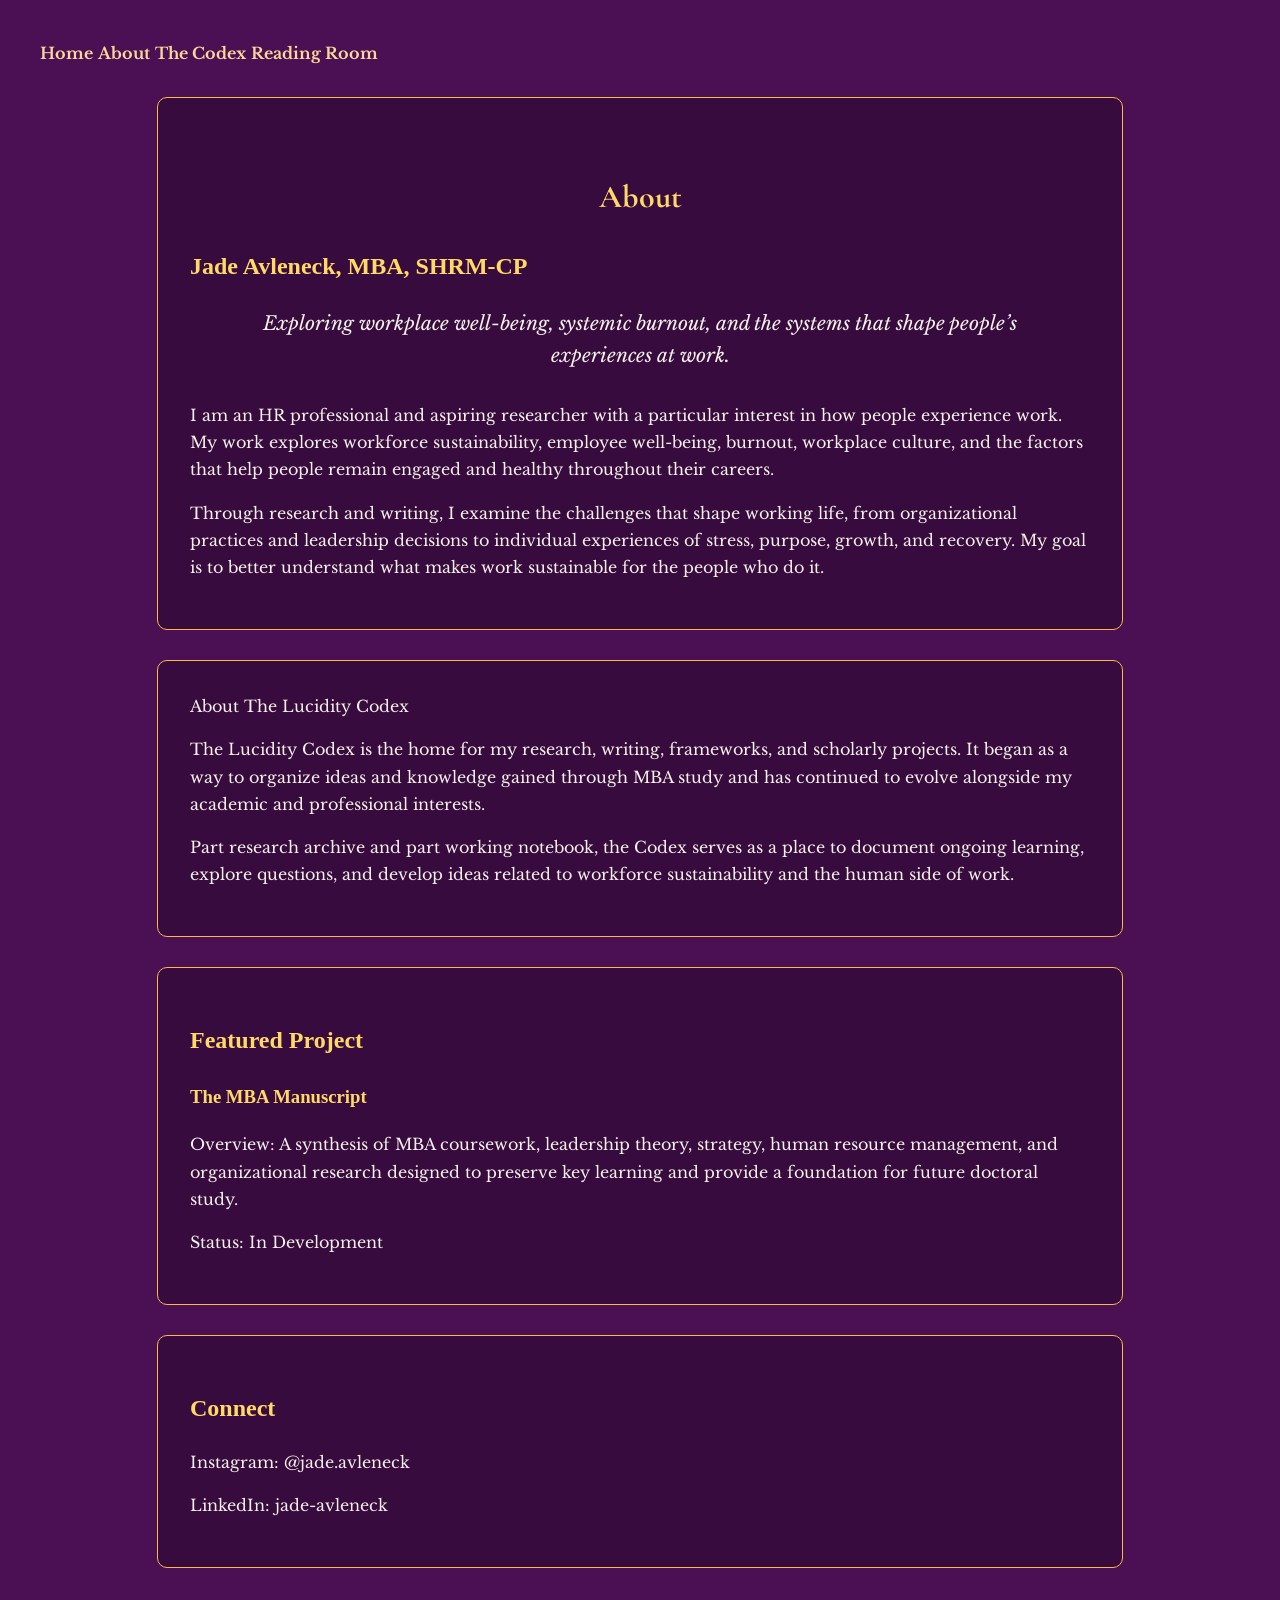
==== about.html @ eeb728f4 "moving <div class="card">" ====
<!DOCTYPE html>
<html lang="en">
	
	<head> <!--adjusted spacing; use TAB to intent element-->
		<meta http-equiv="content-type" content="text/html; charset=UTF-8">
		<meta charset=""UTF-8"">
		<meta name=""viewport"" content=""width+device-width," initial-scale+1.0"=""> <!--added-->

			<!--<link rel=”stylesheet” href=”style.css”>fixed path to css stylesheet-->
			<link href="./style.css" type="text/css" rel="stylesheet"> <!--added ./ to .css path-->
		

			<link rel="preconnect" href="https://fonts.googleapis.com">
			<link rel="preconnect" href="https://fonts.gstatic.com" crossorigin>
			<link href="https://fonts.googleapis.com/css2?family=Caveat:wght@400..700&family=Cormorant+Garamond:ital,wght@0,300..700;1,300..700&family=Libre+Baskerville:ital,wght@0,400..700;1,400..700&display=swap" rel="stylesheet">
			<!--adding link back, seems to affect nav element-->
			

		<title>The Lucidity Codex</title> <!--Moved title down-->
	</head>
	
	<body> <!--fixed TAB spacking in body-->
		<nav>
			<a href="https://jadeavleneck.github.io/index.html">Home</a>
			
			<a href="./about.html">About</a>
			
			<a href="https://jadeavleneck.github.io/codex.html">The Codex</a>
			
			<a href="https://jadeavleneck.github.io/reading-room.html">Reading Room</a>
		</nav>

<main>


<div class="card">
<h1> About</h1>

<h2> Jade Avleneck, MBA, SHRM-CP</h2>
<p class="section-subtitle"> 
Exploring workplace well-being, systemic burnout, and the systems that shape people’s experiences at work.
</p>
<p>
I am an HR professional and aspiring researcher with a particular interest in how people experience work. My work explores workforce sustainability, employee well-being, burnout, workplace culture, and the factors that help people remain engaged and healthy throughout their careers.
</p>
<p>
Through research and writing, I examine the challenges that shape working life, from organizational practices and leadership decisions to individual experiences of stress, purpose, growth, and recovery. My goal is to better understand what makes work sustainable for the people who do it.
</p>
</div>

<div class="card"
<h2>About The Lucidity Codex</h2>
<p>The Lucidity Codex is the home for my research, writing, frameworks, and scholarly projects. It began as a way to organize ideas and knowledge gained through MBA study and has continued to evolve alongside my academic and professional interests.</p>
<p>Part research archive and part working notebook, the Codex serves as a place to document ongoing learning, explore questions, and develop ideas related to workforce sustainability and the human side of work.</p>
</div>

	
<div class="card">
<h2>Featured Project</h2>
<h3>The MBA Manuscript</h3>
	<p>Overview: A synthesis of MBA coursework, leadership theory, strategy, human resource management, and organizational research designed to preserve key learning and provide a foundation for future doctoral study.</p>
	<p>Status: In Development</p>
</div>

<div class="card">
<h2>Connect</h2>
	<p>Instagram: @jade.avleneck</p>
	<p>LinkedIn: jade-avleneck</p>
</div>

</main>

</body>

</html>
---- style.css ----
CSS:
nav {
display: flex;
justify-content: center;
gap: 120px;
padding: 20px;
}

nav a {
	color: #f8d798;
	text-decoration: none; 
	font-weight: bold;
}

nav a:hover {
	color: #e3a736;
}

/* The Codex
	Lucidity Originals
	Current Works
	Frameworks
		Models
		Papers
		Threads
*/

.question-card {
	background: #f5eedd;
	color: #4b0f53;
	border:1px solid #fabb46;
	padding: 20px;
	margin: 20px auto;
	max-width: 700px;
border-radius: 10px;
}

body{
	background: #4b0f53;
	color: #f4f0e8;
	font-family: 'Libre Baskerville', serif;
	margin: 0;
	padding: 40px;
	line-height: 1.7;
}

.site-frame {
    background: #251329;
    max-width: 1200px;
    margin: 0 auto;
    min-height: 90vh;

    border: 2px solid #fabb46;

    box-shadow:
        0 0 0 6px rgba(250, 187, 70, 0.15),
        0 0 40px rgba(0,0,0,0.45);

    padding: 2rem 4rem;
}

h1{
	font-family:'Cormorant Garamond', serif;
	color: #ffd966;
	text-align: center;
	margin-top: 40px;
	font-weight: 700;
}

h2, h3{
	font-family:’Cormorant Garamond’, serif;
	color: #ffd966;
}

.card{
	background:rgba(0,0,0,.25);
	border:1px solid #fabb46;
	border-radius: 10px;
	padding: 2rem;
	max-width: 900px;
	margin: 30px auto;
	backdrop-filter: blur(2px);
}

.margin-note{
	font-family: 'Caveat', cursive;
	color: #b5d47b;
	font-size: 1.3rem;
	margin-top: 20px;
}

.section-subtitle{
	text-align: center;
	font-style: italic;
	font-size: 1.2rem;
	max-width: 800px;
	margin: 0 auto 30px;
}

.subtitle{
	font-style: italic;
	font-size: 1.2rem;
	max-width: 800px;
	margin: 0 auto 30px;
}

ul{
	max-width: 900px;
	margin: 0 auto;
}

section,
main{
	width: 90%;
	max-width: 1100px;
	margin: auto;
}

.home-image {
	display: block;
	margin: 30px auto;
	max-width: 250px;
	width: 100%;
}

.reading-room section {
	margin-bottom: 4rem;
}

.reading-room .card {
	background: rgba(245, 238, 221, 0.08);
	border-left: 4px solid #ffd996;
	box-shadow: 0 4px 14px rgba (0,0,0,0.2);
}

.reading-room .margin-note {
	max-width: 700px;
	margin: 1rem auto;
	padding: 1rem 1.5 rem;
	border-left: 3px solid #b5d47b;
	background: rgba(181, 212, 123, 0.08);
}
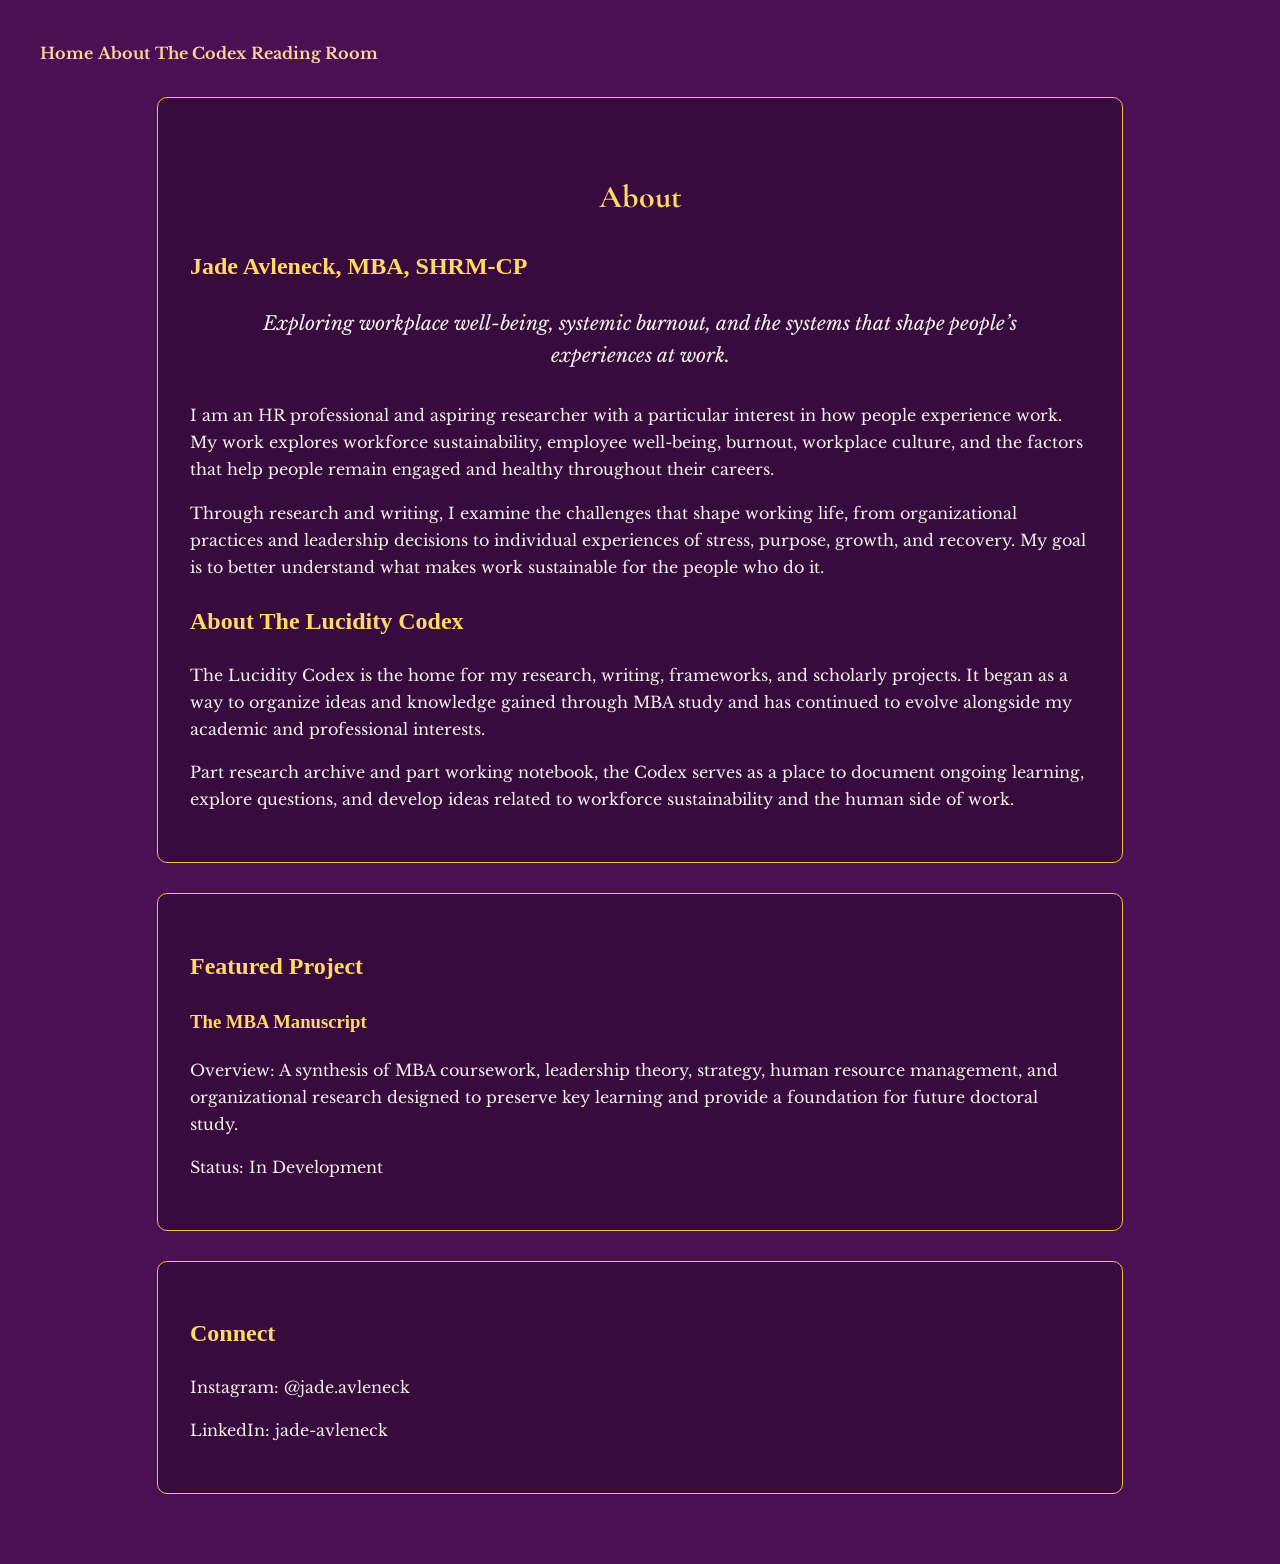
==== commit 8d48f7d4: "combining a .card" ====
--- a/about.html
+++ b/about.html
@@ -46,9 +46,7 @@
 <p>
 Through research and writing, I examine the challenges that shape working life, from organizational practices and leadership decisions to individual experiences of stress, purpose, growth, and recovery. My goal is to better understand what makes work sustainable for the people who do it.
 </p>
-</div>
 
-<div class="card"
 <h2>About The Lucidity Codex</h2>
 <p>The Lucidity Codex is the home for my research, writing, frameworks, and scholarly projects. It began as a way to organize ideas and knowledge gained through MBA study and has continued to evolve alongside my academic and professional interests.</p>
 <p>Part research archive and part working notebook, the Codex serves as a place to document ongoing learning, explore questions, and develop ideas related to workforce sustainability and the human side of work.</p>
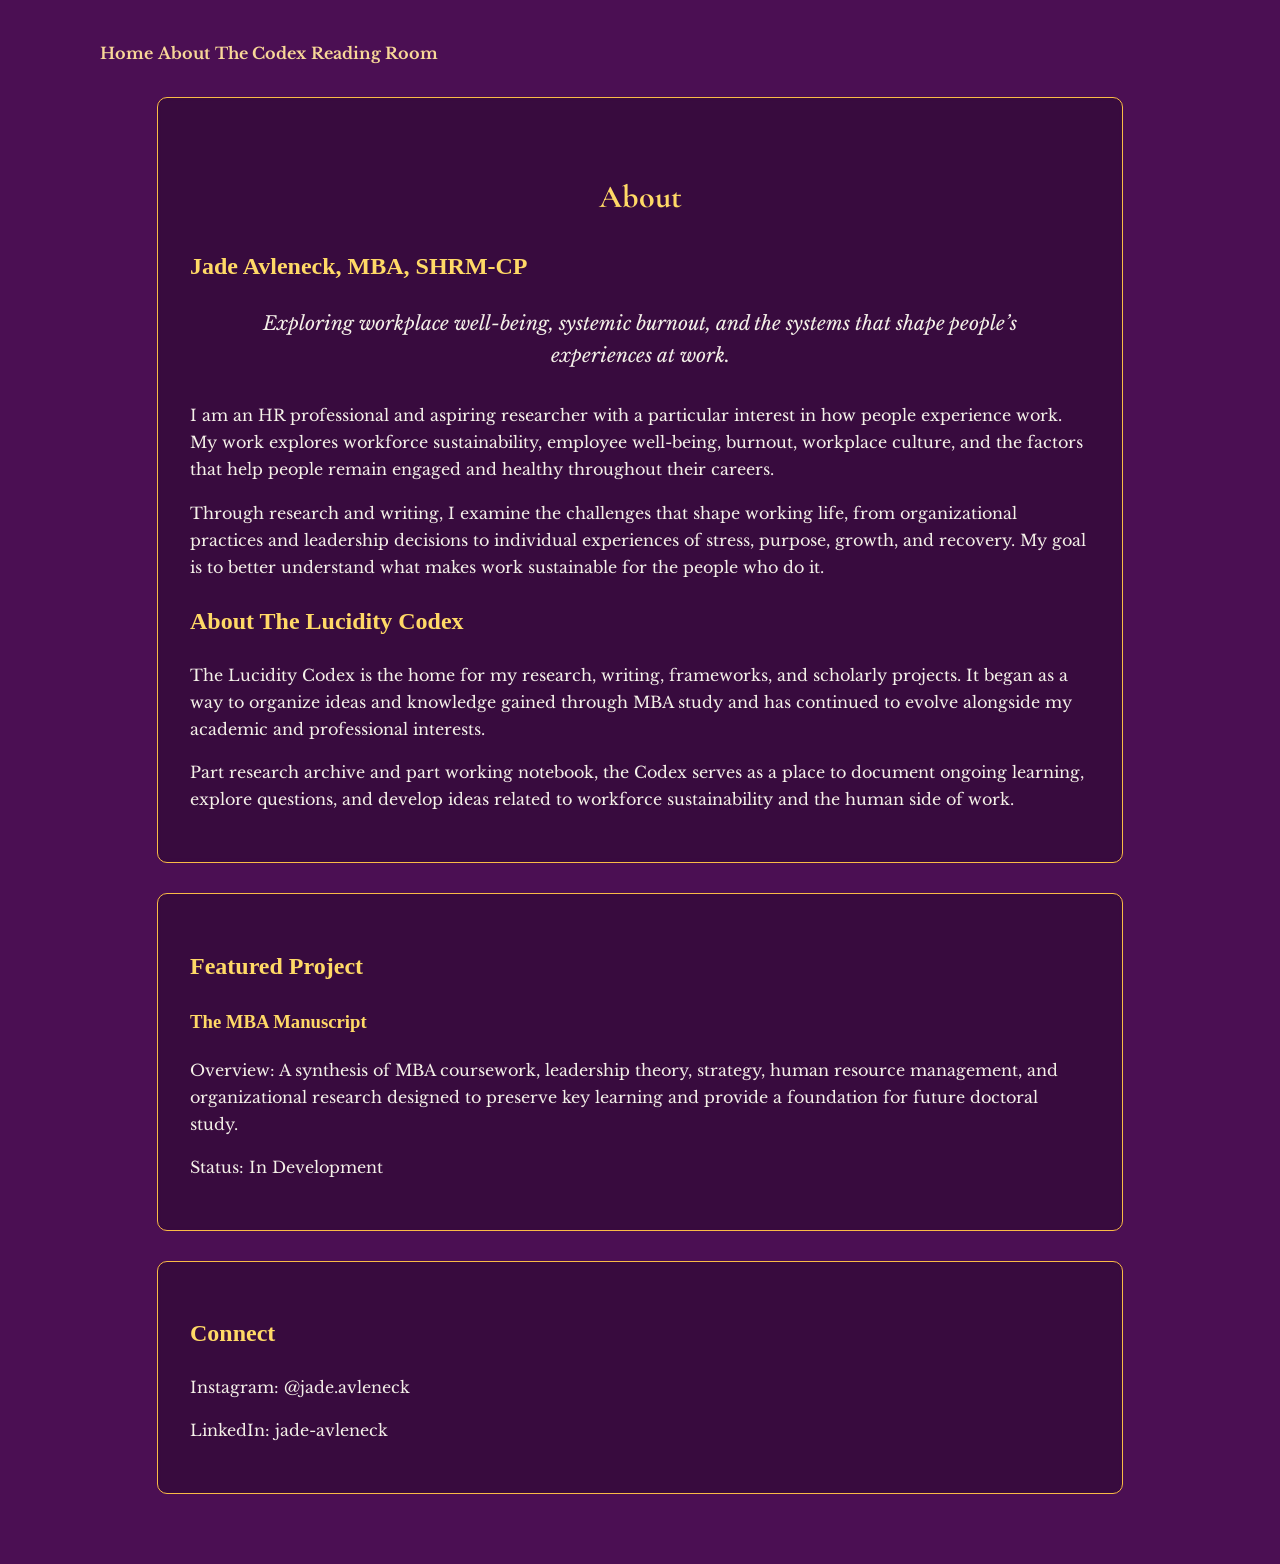
==== commit cf3acf10: "trying to get title formatting to work. Added <main> around it" ====
--- a/about.html
+++ b/about.html
@@ -16,10 +16,13 @@
 			<!--adding link back, seems to affect nav element-->
 			
 
-		<title>The Lucidity Codex</title> <!--Moved title down-->
 	</head>
 	
 	<body> <!--fixed TAB spacking in body-->
+	<main>
+		
+		<title>The Lucidity Codex</title> <!--Moved title down-->
+
 		<nav>
 			<a href="https://jadeavleneck.github.io/index.html">Home</a>
 			
@@ -29,7 +32,7 @@
 			
 			<a href="https://jadeavleneck.github.io/reading-room.html">Reading Room</a>
 		</nav>
-
+	</main>
 <main>
 
 
--- a/style.css
+++ b/style.css
@@ -2,8 +2,8 @@
 nav {
 display: flex;
 justify-content: center;
-gap: 120px;
-padding: 20px;
+gap: 90px;
+padding: 30px 20px;
 }
 
 nav a {
@@ -57,6 +57,14 @@
         0 0 40px rgba(0,0,0,0.45);
 
     padding: 2rem 4rem;
+}
+
+title{
+	font-family:'Cormorant Garamond', serif;
+	color: #ffd966;
+	text-align: center;
+	margin-top: 60px;
+	font-weight: 700;
 }
 
 h1{
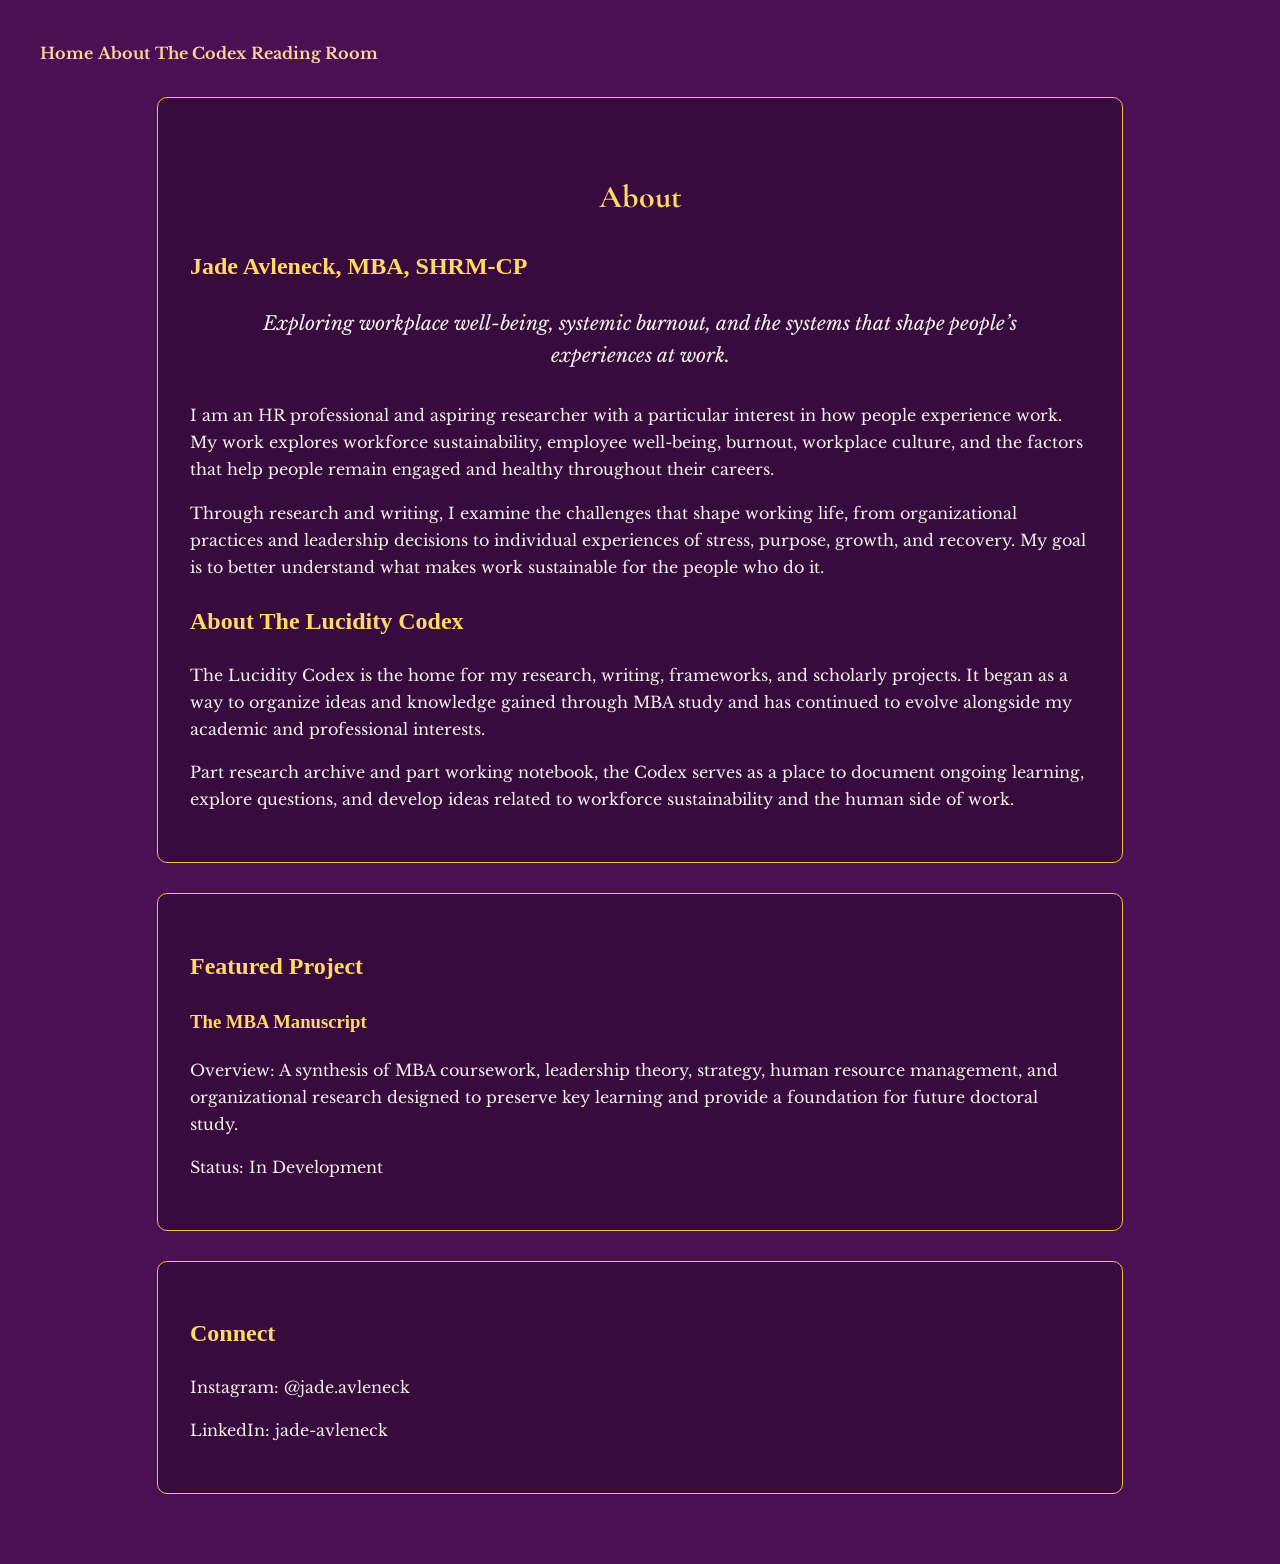
==== commit 7cf3e223: "moved 	<main> from line 22 to 36" ====
--- a/about.html
+++ b/about.html
@@ -19,7 +19,7 @@
 	</head>
 	
 	<body> <!--fixed TAB spacking in body-->
-	<main>
+
 		
 		<title>The Lucidity Codex</title> <!--Moved title down-->
 
@@ -32,9 +32,8 @@
 			
 			<a href="https://jadeavleneck.github.io/reading-room.html">Reading Room</a>
 		</nav>
-	</main>
-<main>
-
+	
+	<main>
 
 <div class="card">
 <h1> About</h1>
--- a/style.css
+++ b/style.css
@@ -99,6 +99,7 @@
 
 .section-subtitle{
 	text-align: center;
+	font-family: 'Libre Baskerville', serif;
 	font-style: italic;
 	font-size: 1.2rem;
 	max-width: 800px;
@@ -106,6 +107,7 @@
 }
 
 .subtitle{
+	font-family: 'Libre Baskerville', serif;
 	font-style: italic;
 	font-size: 1.2rem;
 	max-width: 800px;
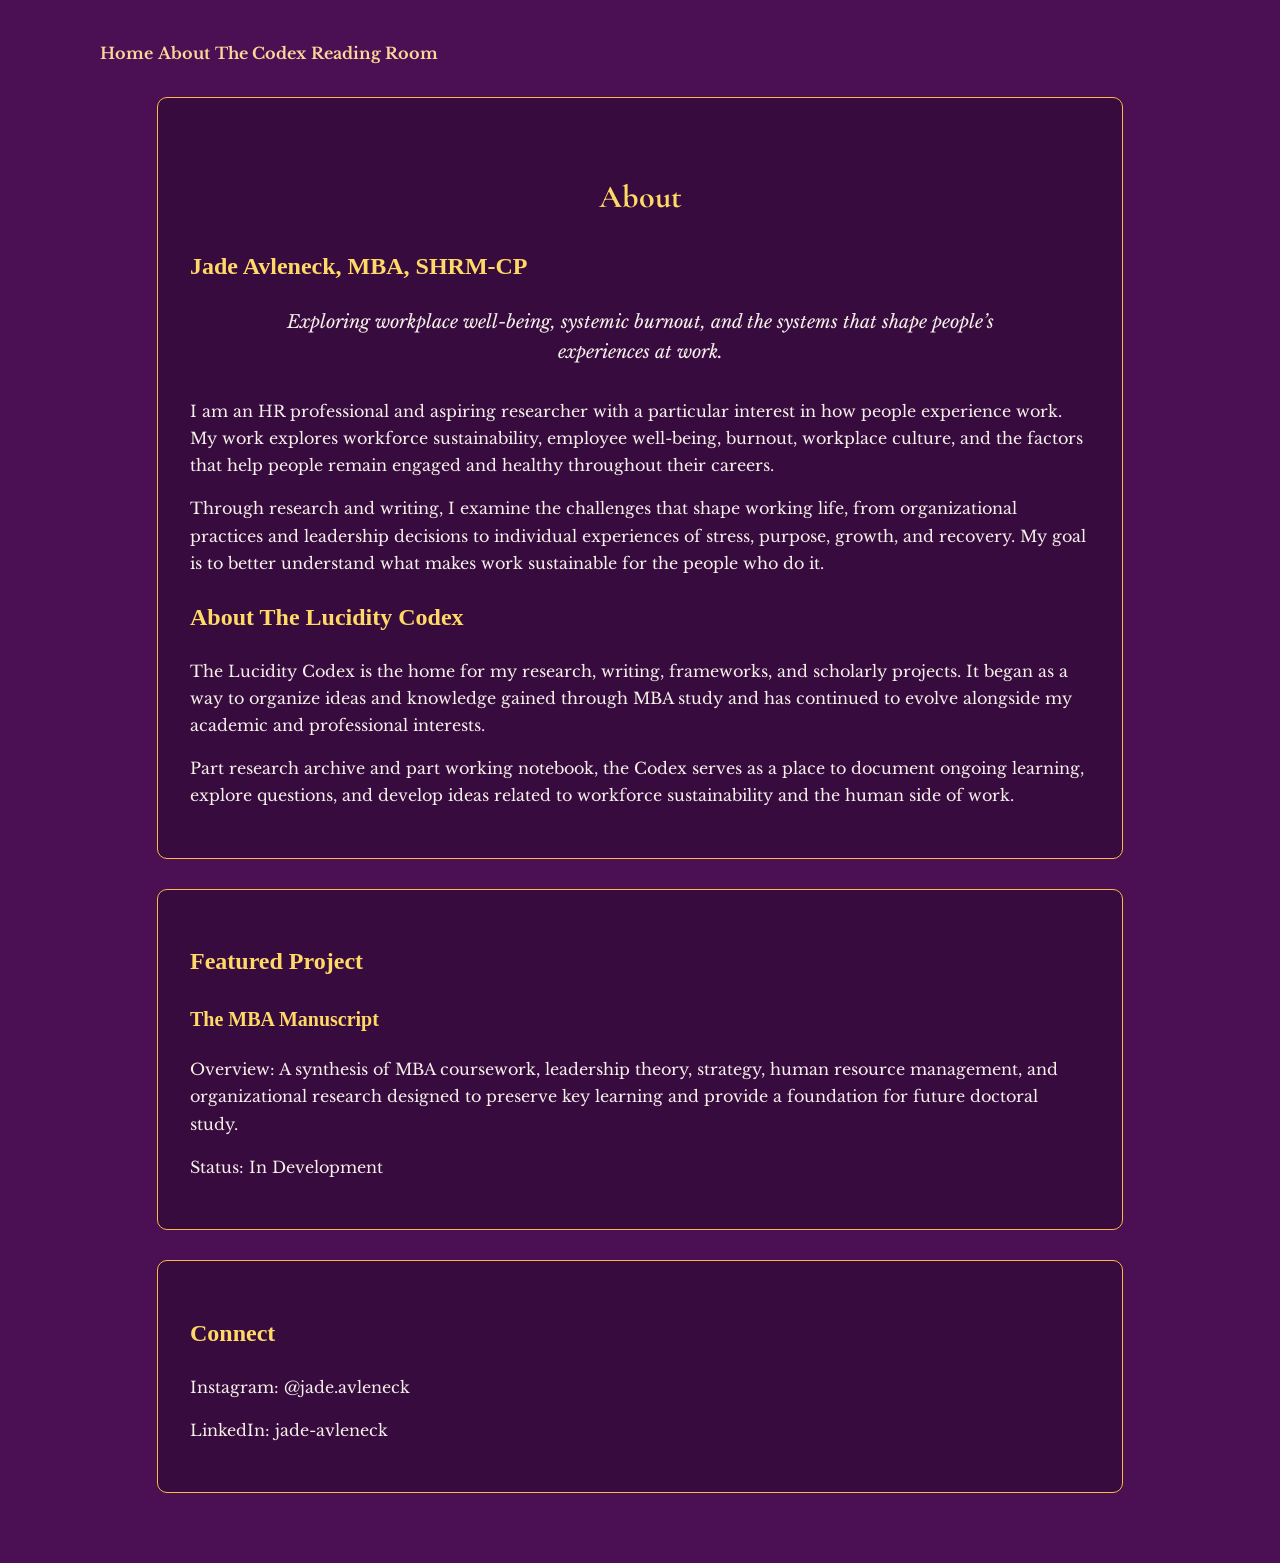
==== commit d9449cb6: "moved /main back from line 36 to line 22" ====
--- a/about.html
+++ b/about.html
@@ -19,6 +19,7 @@
 	</head>
 	
 	<body> <!--fixed TAB spacking in body-->
+	<main>
 
 		
 		<title>The Lucidity Codex</title> <!--Moved title down-->
@@ -33,7 +34,6 @@
 			<a href="https://jadeavleneck.github.io/reading-room.html">Reading Room</a>
 		</nav>
 	
-	<main>
 
 <div class="card">
 <h1> About</h1>
--- a/style.css
+++ b/style.css
@@ -39,6 +39,7 @@
 	background: #4b0f53;
 	color: #f4f0e8;
 	font-family: 'Libre Baskerville', serif;
+	font-size: 1rem;
 	margin: 0;
 	padding: 40px;
 	line-height: 1.7;
@@ -65,6 +66,8 @@
 	text-align: center;
 	margin-top: 60px;
 	font-weight: 700;
+	font-size: 2.5rem;
+
 }
 
 h1{
@@ -73,11 +76,20 @@
 	text-align: center;
 	margin-top: 40px;
 	font-weight: 700;
+	font-size: 2rem;
+
 }
 
-h2, h3{
+h2{
 	font-family:’Cormorant Garamond’, serif;
 	color: #ffd966;
+	font-size: 1.5rem
+}
+
+h3{
+	font-family:’Cormorant Garamond’, serif;
+	color: #ffd966;
+	font-size: 1.25rem;
 }
 
 .card{
@@ -101,7 +113,7 @@
 	text-align: center;
 	font-family: 'Libre Baskerville', serif;
 	font-style: italic;
-	font-size: 1.2rem;
+	font-size: 1.125rem;
 	max-width: 800px;
 	margin: 0 auto 30px;
 }
@@ -109,7 +121,7 @@
 .subtitle{
 	font-family: 'Libre Baskerville', serif;
 	font-style: italic;
-	font-size: 1.2rem;
+	font-size: 1rem;
 	max-width: 800px;
 	margin: 0 auto 30px;
 }
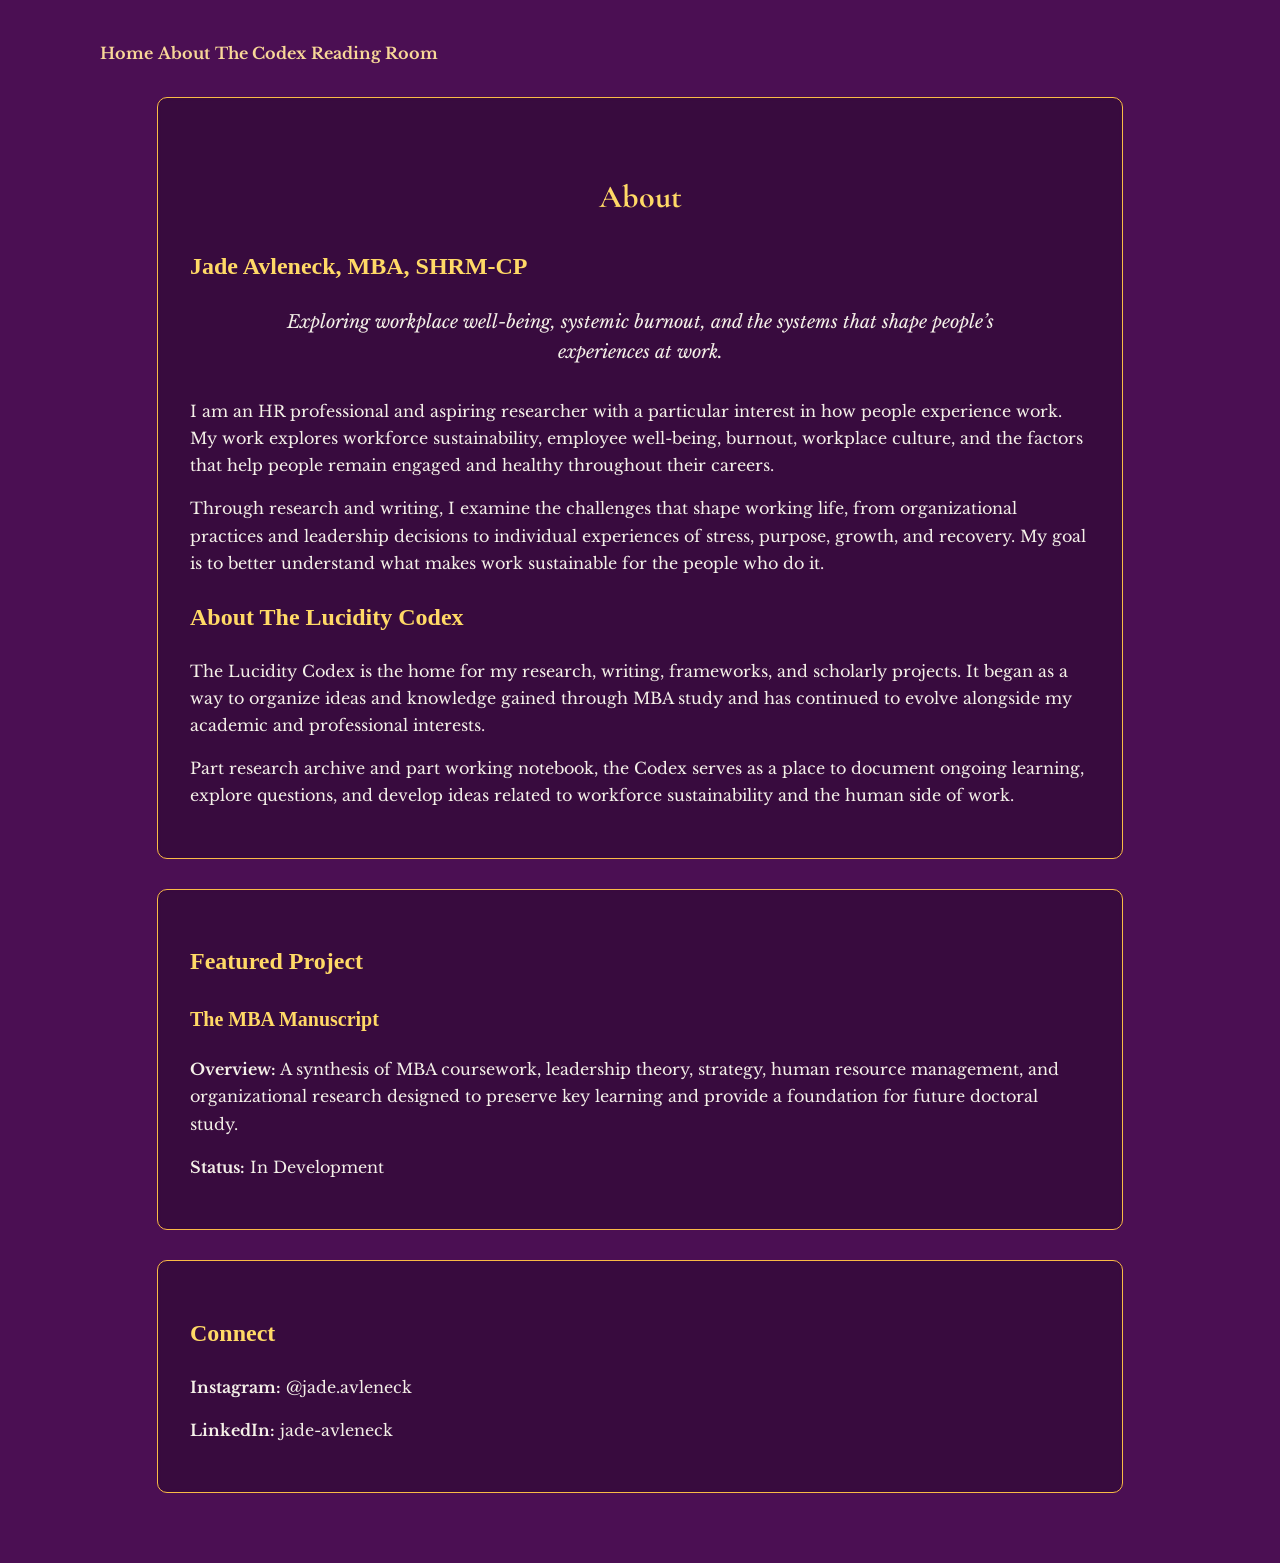
==== commit a6a29d4e: "testing usage of <b> to bold individual text" ====
--- a/about.html
+++ b/about.html
@@ -58,14 +58,14 @@
 <div class="card">
 <h2>Featured Project</h2>
 <h3>The MBA Manuscript</h3>
-	<p>Overview: A synthesis of MBA coursework, leadership theory, strategy, human resource management, and organizational research designed to preserve key learning and provide a foundation for future doctoral study.</p>
-	<p>Status: In Development</p>
+	<p><b>Overview:</b> A synthesis of MBA coursework, leadership theory, strategy, human resource management, and organizational research designed to preserve key learning and provide a foundation for future doctoral study.</p>
+	<p><b>Status:</b> In Development</p>
 </div>
 
 <div class="card">
 <h2>Connect</h2>
-	<p>Instagram: @jade.avleneck</p>
-	<p>LinkedIn: jade-avleneck</p>
+	<p><b>Instagram:</b> @jade.avleneck</p>
+	<p><b>LinkedIn:</b> jade-avleneck</p>
 </div>
 
 </main>
--- a/style.css
+++ b/style.css
@@ -83,7 +83,7 @@
 h2{
 	font-family:’Cormorant Garamond’, serif;
 	color: #ffd966;
-	font-size: 1.5rem
+	font-size: 1.5rem;
 }
 
 h3{
